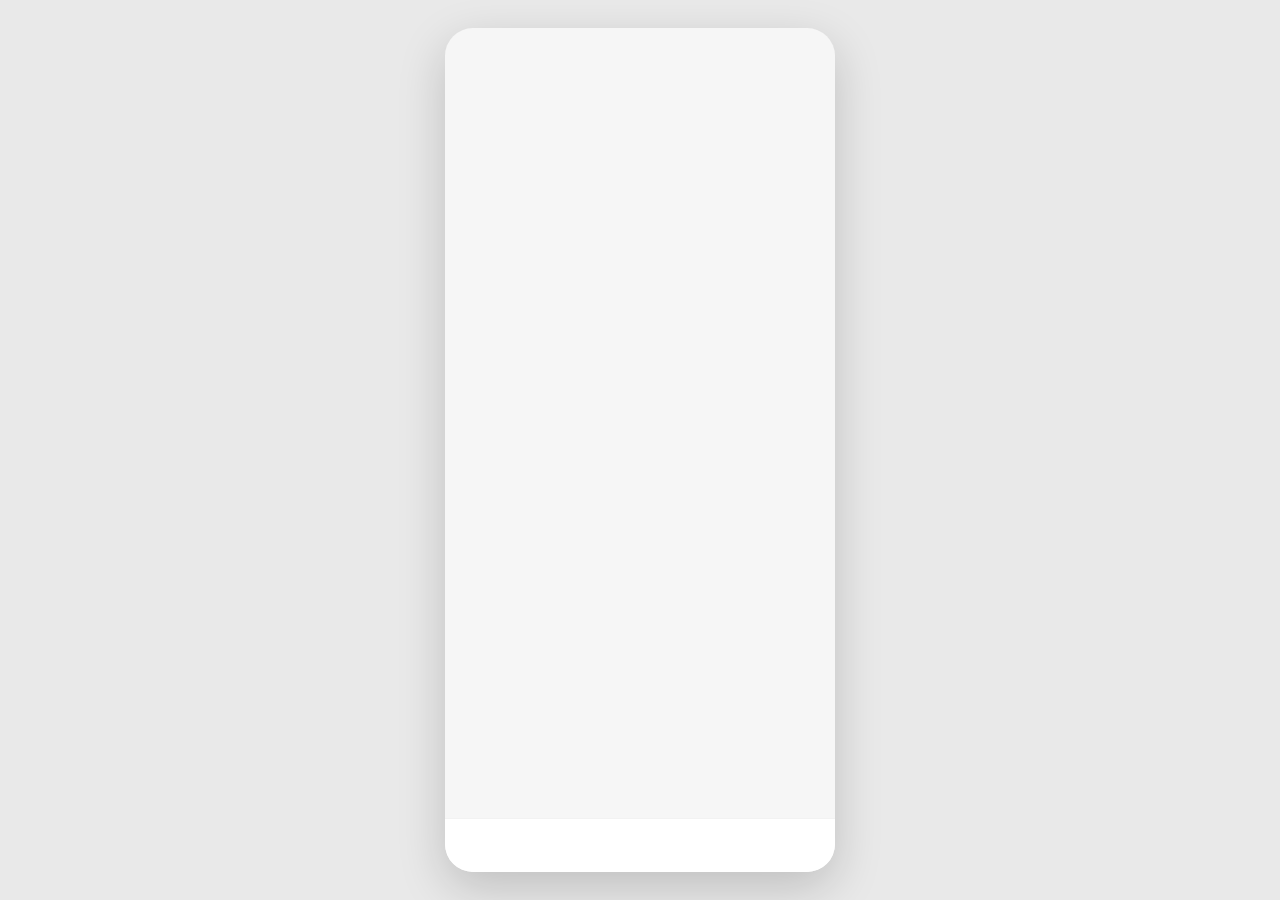
==== miniprogram/preview/index.html @ c75d9957 "新增手之劤产品微信小程序 按商城首页还原黑色顶栏、搜索、品牌轮播和双列商品，并补上分类、搜索、下单和本地订单。  Co-authored-by: JackWangbl <JackWangbl@user" ====
<!DOCTYPE html>
<html lang="zh-CN">
<head>
  <meta charset="UTF-8" />
  <meta name="viewport" content="width=device-width, initial-scale=1, viewport-fit=cover" />
  <title>手之劤产品</title>
  <style>
    * { box-sizing: border-box; }
    html, body { margin: 0; height: 100%; }
    body { background: #e9e9e9; font-family: "PingFang SC", "Noto Sans SC", "Microsoft YaHei", sans-serif; color: #222; }
    button, input, textarea { font-family: inherit; }
    #device { width: 100%; height: 100vh; margin: 0 auto; position: relative; overflow: hidden; background: #f6f6f6; transform: translateZ(0); }
    @media (min-width: 520px) {
      body { display: flex; align-items: center; justify-content: center; }
      #device { width: 390px; height: 844px; border-radius: 28px; box-shadow: 0 16px 48px rgba(0,0,0,.18); }
    }
    #screen { position: absolute; inset: 0; overflow-y: auto; overflow-x: hidden; }
    #screen.with-tab { bottom: 54px; }
    #screen.with-bar { bottom: 64px; }
    .home-header, .sub-header { position: fixed; top: 0; left: 0; right: 0; z-index: 5; }
    .home-header { background: #141414; color: #fff; }
    .status { height: 28px; display: flex; align-items: center; justify-content: space-between; padding: 0 16px; font-size: 12px; font-weight: 600; }
    .nav { height: 44px; display: flex; align-items: center; padding: 0 96px 0 16px; }
    .nav-title { font-size: 16px; font-weight: 600; white-space: nowrap; overflow: hidden; text-overflow: ellipsis; }
    .capsule { position: absolute; right: 10px; top: 34px; width: 84px; height: 30px; border: 1px solid rgba(255,255,255,.35); border-radius: 16px; display: flex; align-items: center; justify-content: space-evenly; color: #fff; font-size: 13px; }
    .capsule i { width: 1px; height: 14px; background: rgba(255,255,255,.35); }
    .search { height: 33px; margin: 6px 16px 10px; border-radius: 17px; background: #fff; display: flex; align-items: center; padding: 0 12px; color: #c0c0c0; font-size: 13px; }
    .search img { width: 16px; height: 16px; margin-right: 6px; }
    .banner-wrap { position: relative; }
    .banner { width: 100%; height: 166px; object-fit: cover; display: block; background: #eee; }
    .dots { position: absolute; left: 0; right: 0; bottom: 11px; display: flex; justify-content: center; gap: 6px; }
    .dot { width: 6px; height: 6px; border-radius: 50%; background: rgba(70,70,70,.45); }
    .dot.on { background: #fff; }
    .grid { display: flex; flex-wrap: wrap; justify-content: space-between; padding: 8px 10px 0; }
    .card { width: calc(50% - 4px); margin-bottom: 8px; background: #fff; border-radius: 9px; overflow: hidden; box-shadow: 0 2px 8px rgba(0,0,0,.04); }
    .card img { width: 100%; aspect-ratio: 1; object-fit: cover; display: block; background: #0c1a30; }
    .card .name { margin: 8px 8px 0; font-size: 12px; white-space: nowrap; overflow: hidden; text-overflow: ellipsis; }
    .meta { display: flex; justify-content: space-between; align-items: baseline; padding: 4px 8px 9px; }
    .price { color: #ff3536; font-weight: 700; }
    .card .price { font-size: 17px; }
    .sold { color: #bdbdbd; font-size: 11px; }
    .end { text-align: center; color: #c8c8c8; font-size: 11px; padding: 4px 0 20px; }
    .fab { position: absolute; right: 8px; z-index: 6; width: 46px; height: 46px; border-radius: 50%; background: #121212; display: flex; align-items: center; justify-content: center; box-shadow: 0 4px 10px rgba(0,0,0,.2); }
    .fab[hidden], .tabbar[hidden] { display: none !important; }
    .fab img { width: 24px; height: 24px; }
    .fab-phone { bottom: 168px; }
    .fab-service { bottom: 112px; }
    .tabbar { position: absolute; left: 0; right: 0; bottom: 0; height: 54px; background: #fff; display: flex; border-top: 1px solid #f2f2f2; z-index: 7; }
    .tab { flex: 1; border: 0; background: transparent; color: #c4c4c4; font-size: 10px; display: flex; flex-direction: column; align-items: center; justify-content: center; gap: 2px; }
    .tab img { width: 22px; height: 22px; }
    .tab.on { color: #4a9eed; }
    .sub-header { height: 48px; background: #fff; display: flex; align-items: center; padding: 0 12px; border-bottom: 1px solid #f2f2f2; }
    .sub-header.dark { background: #141414; color: #fff; border: 0; }
    .back { border: 0; background: transparent; font-size: 20px; width: 32px; color: inherit; }
    .sub-title { flex: 1; text-align: center; font-size: 16px; font-weight: 600; margin-right: 32px; }
    .pad-sub { padding-top: 48px; }
    .chips { display: flex; gap: 8px; overflow-x: auto; padding: 10px 12px 4px; }
    .chip { flex: none; border: 0; background: #fff; color: #666; border-radius: 14px; padding: 6px 14px; font-size: 13px; }
    .chip.on { background: #4a9eed; color: #fff; }
    .page-search { margin: 8px 12px; height: 34px; border-radius: 17px; background: #fff; display: flex; align-items: center; padding: 0 12px; color: #c0c0c0; font-size: 13px; }
    .page-search img { width: 16px; height: 16px; margin-right: 6px; }
    .search-row { display: flex; align-items: center; padding: 10px 12px; background: #fff; }
    .search-row .field { flex: 1; height: 34px; border-radius: 17px; background: #f4f4f4; display: flex; align-items: center; padding: 0 10px; }
    .search-row input { flex: 1; border: 0; background: transparent; outline: none; font-size: 13px; }
    .go { margin-left: 10px; border: 0; background: transparent; color: #4a9eed; font-size: 14px; }
    .history { padding: 12px; }
    .history-head { display: flex; justify-content: space-between; color: #666; font-size: 13px; }
    .words { display: flex; flex-wrap: wrap; gap: 8px; margin-top: 10px; }
    .word { border: 0; background: #fff; border-radius: 12px; padding: 5px 10px; font-size: 12px; }
    .empty { padding: 64px 20px; text-align: center; color: #b0b0b0; }
    .empty b { display: block; color: #888; font-weight: 500; margin-bottom: 6px; }
    .hero { width: 100%; height: 390px; object-fit: cover; display: block; background: #0c1a30; }
    .panel { margin: 10px; background: #fff; border-radius: 10px; overflow: hidden; }
    .info, .block { padding: 12px; }
    .price-row, .between { display: flex; justify-content: space-between; align-items: center; }
    .info .price { font-size: 24px; }
    .pname { margin-top: 6px; font-size: 16px; font-weight: 600; }
    .sub { margin-top: 4px; color: #888; font-size: 12px; }
    .tags { display: flex; flex-wrap: wrap; gap: 6px; margin-top: 8px; }
    .tag { background: #f6f7f9; color: #666; border-radius: 4px; padding: 3px 8px; font-size: 11px; }
    .section { padding: 12px 12px 4px; font-weight: 600; }
    .spec { display: flex; padding: 8px 12px; border-top: 1px solid #f3f3f3; font-size: 13px; }
    .spec span { width: 90px; color: #999; }
    .copy { padding: 4px 12px 12px; color: #555; font-size: 13px; line-height: 1.6; }
    .stepper { display: flex; align-items: center; }
    .step { width: 28px; height: 28px; border: 0; border-radius: 4px; background: #f3f3f3; }
    .qty { min-width: 32px; text-align: center; }
    .dock { position: absolute; left: 0; right: 0; bottom: 0; height: 64px; background: #fff; display: flex; align-items: center; padding: 8px 10px; z-index: 6; box-shadow: 0 -2px 8px rgba(0,0,0,.04); }
    .mini { width: 48px; border: 0; background: transparent; color: #666; font-size: 10px; display: flex; flex-direction: column; align-items: center; }
    .mini img { width: 20px; height: 20px; }
    .buy, .submit, .save { border: 0; background: #ff3536; color: #fff; border-radius: 20px; height: 40px; font-size: 15px; font-weight: 600; }
    .buy { flex: 1; margin-left: 6px; }
    .goods { display: flex; padding: 10px; }
    .thumb { width: 80px; height: 80px; border-radius: 6px; object-fit: cover; background: #0c1a30; }
    .gmeta { flex: 1; margin-left: 10px; }
    .gmeta .name { font-size: 14px; }
    .model { color: #999; font-size: 12px; margin-top: 4px; }
    .field { display: flex; align-items: center; min-height: 48px; padding: 0 12px; border-bottom: 1px solid #f3f3f3; }
    .field label { width: 70px; color: #666; flex: none; }
    .field input, .field textarea { flex: 1; border: 0; outline: none; font-size: 14px; padding: 8px 0; resize: none; }
    .tabs { display: flex; background: #fff; position: sticky; top: 0; }
    .tabs button { flex: 1; border: 0; background: transparent; padding: 12px 0; color: #888; }
    .tabs button.on { color: #4a9eed; font-weight: 600; }
    .order { padding: 10px; }
    .oh { display: flex; justify-content: space-between; font-size: 12px; color: #999; }
    .st-pending_ship { color: #ff8a00; }
    .st-pending_receive { color: #4a9eed; }
    .st-done, .st-cancelled { color: #b0b0b0; }
    .actions { display: flex; gap: 6px; }
    .btn { border-radius: 14px; padding: 4px 10px; font-size: 12px; background: #fff; }
    .btn.ghost { border: 1px solid #ddd; color: #666; }
    .btn.solid { border: 0; background: #ff3536; color: #fff; }
    .profile { display: flex; align-items: center; gap: 12px; padding: 18px 16px 28px; background: #141414; color: #fff; }
    .avatar { width: 54px; height: 54px; border-radius: 50%; background: #4a9eed; display: flex; align-items: center; justify-content: center; font-size: 20px; font-weight: 700; }
    .profile small { color: rgba(255,255,255,.7); }
    .shortcuts { display: flex; margin-top: -12px; padding: 12px 0; }
    .shortcuts button { flex: 1; border: 0; background: transparent; }
    .shortcuts b { display: block; font-size: 18px; }
    .shortcuts span { color: #888; font-size: 11px; }
    .cell { width: 100%; border: 0; background: #fff; display: flex; justify-content: space-between; padding: 15px 12px; border-bottom: 1px solid #f4f4f4; font-size: 14px; }
    .cell em { color: #b0b0b0; font-style: normal; font-size: 12px; }
    .toast { position: absolute; left: 50%; top: 46%; transform: translate(-50%, -50%); background: rgba(0,0,0,.78); color: #fff; padding: 10px 16px; border-radius: 8px; font-size: 14px; z-index: 9; }
    .sheet { position: absolute; left: 0; right: 0; bottom: 0; background: #fff; z-index: 8; border-radius: 12px 12px 0 0; padding: 8px 0 12px; }
    .sheet button { display: block; width: 100%; border: 0; background: #fff; padding: 14px; font-size: 15px; border-bottom: 1px solid #f3f3f3; }
    .mask { position: absolute; inset: 0; background: rgba(0,0,0,.35); z-index: 8; }
    .dialog { position: absolute; left: 36px; right: 36px; top: 32%; background: #fff; border-radius: 12px; z-index: 9; padding: 18px 16px 12px; }
    .dialog h3 { margin: 0 0 8px; font-size: 16px; text-align: center; }
    .dialog p { margin: 0; color: #555; font-size: 14px; line-height: 1.6; white-space: pre-wrap; }
    .dialog .ops { display: flex; margin-top: 12px; }
    .dialog .ops button { flex: 1; border: 0; background: transparent; padding: 8px; color: #4a9eed; }
  </style>
</head>
<body>
  <div id="device">
    <div id="screen"></div>
    <button class="fab fab-phone" id="fab-phone" hidden type="button"><img src="/assets/icons/phone.png" alt="" /></button>
    <button class="fab fab-service" id="fab-service" hidden type="button"><img src="/assets/icons/service.png" alt="" /></button>
    <nav class="tabbar" id="tabbar"></nav>
    <div id="overlay"></div>
  </div>
  <script src="/data/catalog.js"></script>
  <script>
    const K = window.KANO;
    const ORDER_KEY = "kano_preview_orders";
    const ADDRESS_KEY = "kano_preview_address";
    const HISTORY_KEY = "kano_preview_history";
    const STATUS = { pending_ship: "待发货", pending_receive: "待收货", done: "已完成", cancelled: "已取消" };
    const state = { banner: 0, category: "all", keyword: "", qty: 1, orderFilter: "all", form: loadAddress() };
    let toastTimer = null;
    let bannerTimer = null;

    function loadJson(key, fallback) {
      try { return JSON.parse(localStorage.getItem(key)) || fallback; } catch (err) { return fallback; }
    }
    function loadAddress() {
      return Object.assign({ contact: "", phone: "", address: "", remark: "" }, loadJson(ADDRESS_KEY, {}));
    }
    function orders() { return loadJson(ORDER_KEY, []); }
    function saveOrders(list) { localStorage.setItem(ORDER_KEY, JSON.stringify(list)); }
    function history() { return loadJson(HISTORY_KEY, []); }
    function money(n) { return "¥" + n; }
    function formatTime(ts) {
      const date = new Date(ts);
      const p = (n) => String(n).padStart(2, "0");
      return date.getFullYear() + "-" + p(date.getMonth() + 1) + "-" + p(date.getDate()) + " " + p(date.getHours()) + ":" + p(date.getMinutes());
    }
    function esc(value) {
      return String(value == null ? "" : value).replace(/[&<>"']/g, (ch) => ({ "&": "&amp;", "<": "&lt;", ">": "&gt;", '"': "&quot;", "'": "&#39;" }[ch]));
    }
    function parseRoute() {
      const hash = location.hash.replace(/^#/, "") || "/";
      const [path, query] = hash.split("?");
      const parts = path.split("/").filter(Boolean);
      const params = new URLSearchParams(query || "");
      return { name: parts[0] || "home", id: parts[1] || "", qty: Number(params.get("qty")) || 1 };
    }
    function go(path) { location.hash = path; }
    function toast(text) {
      const overlay = document.getElementById("overlay");
      overlay.innerHTML = '<div class="toast">' + esc(text) + "</div>";
      clearTimeout(toastTimer);
      toastTimer = setTimeout(() => { if (overlay.querySelector(".toast")) overlay.innerHTML = ""; }, 1400);
    }
    function cards(list) {
      if (!list.length) return "";
      return '<div class="grid">' + list.map((item) => (
        '<button class="card" data-go="/detail/' + item.id + '" type="button">' +
          '<img src="' + item.image + '" alt="" />' +
          '<div class="name">' + esc(item.name) + "</div>" +
          '<div class="meta"><span class="price">' + money(item.price) + '</span><span class="sold">已售' + item.sold + "</span></div>" +
        "</button>"
      )).join("") + "</div>";
    }
    function homeHeader() {
      return '<header class="home-header">' +
        '<div class="status"><span>9:41</span><span>5G</span></div>' +
        '<div class="nav"><div class="nav-title">' + esc(K.store.navTitle) + "</div></div>" +
        '<div class="capsule"><span>···</span><i></i><span>－</span><i></i><span>○</span></div>' +
        '<button class="search" data-go="/search" type="button"><img src="/assets/icons/search.png" alt="" /><span>' + esc(K.store.searchPlaceholder) + "</span></button>" +
      "</header>";
    }
    function subHeader(title, dark) {
      return '<header class="sub-header' + (dark ? " dark" : "") + '"><button class="back" data-back type="button">‹</button><div class="sub-title">' + esc(title) + "</div></header>";
    }
    function renderHome() {
      const banner = K.banners[state.banner];
      return homeHeader() +
        '<div style="height:121px"></div>' +
        '<div class="banner-wrap"><img class="banner" src="' + banner.image + '" alt="" />' +
          '<div class="dots">' + K.banners.map((item, index) => '<i class="dot' + (index === state.banner ? " on" : "") + '"></i>').join("") + "</div></div>" +
        cards(K.products) + '<div class="end">已经到底了</div>';
    }
    function renderCategory() {
      const list = K.filterProducts({ category: state.category });
      return '<header class="sub-header"><div class="sub-title" style="margin:0">分类</div></header><div class="pad-sub">' +
        '<button class="page-search" data-go="/search" type="button"><img src="/assets/icons/search.png" alt="" />' + esc(K.store.searchPlaceholder) + "</button>" +
        '<div class="chips">' + K.categories.map((item) => '<button class="chip' + (item.id === state.category ? " on" : "") + '" data-cat="' + item.id + '" type="button">' + item.name + "</button>").join("") + "</div>" +
        (list.length ? cards(list) : '<div class="empty"><b>这个分类还没有商品</b></div>') +
      "</div>";
    }
    function renderSearch() {
      const keyword = state.keyword.trim();
      const list = keyword ? K.filterProducts({ keyword }) : [];
      const words = history();
      return subHeader("搜索") + '<div class="pad-sub">' +
        '<form class="search-row" data-search-form>' +
          '<div class="field"><img src="/assets/icons/search.png" width="16" height="16" alt="" /><input id="keyword" name="keyword" value="' + esc(state.keyword) + '" placeholder="' + esc(K.store.searchPlaceholder) + '" /></div>' +
          '<button class="go" type="submit">搜索</button></form>' +
        (!keyword && words.length ? '<div class="history"><div class="history-head"><span>最近搜索</span><button class="go" data-clear-history type="button">清空</button></div><div class="words">' + words.map((word) => '<button class="word" data-word="' + esc(word) + '" type="button">' + esc(word) + "</button>").join("") + "</div></div>" : "") +
        (list.length ? cards(list) : (keyword ? '<div class="empty"><b>没有找到相关商品</b>试试「扳手」「角磨」或型号 SZR</div>' : "")) +
      "</div>";
    }
    function renderDetail() {
      const route = parseRoute();
      const product = K.getProduct(route.id);
      if (!product) return subHeader("商品详情") + '<div class="empty"><b>没有找到这件商品</b></div>';
      state.qty = state.qty || 1;
      return subHeader(product.model) +
        '<img class="hero" src="' + product.image + '" alt="" />' +
        '<div class="panel info"><div class="price-row"><span class="price">' + money(product.price) + '</span><span class="sold">已售' + product.sold + "</span></div>" +
          '<div class="pname">' + esc(product.name) + '</div><div class="sub">' + esc(product.subtitle) + "</div>" +
          '<div class="tags">' + product.highlights.map((item) => '<span class="tag">' + esc(item) + "</span>").join("") + "</div></div>" +
        '<div class="panel"><div class="section">商品参数</div>' + product.specs.map((row) => '<div class="spec"><span>' + esc(row[0]) + "</span>" + esc(row[1]) + "</div>").join("") + "</div>" +
        '<div class="panel"><div class="section">商品说明</div><div class="copy">' + esc(product.detail) + "</div></div>" +
        '<div class="panel between" style="padding:12px"><span>数量</span><div class="stepper"><button class="step" data-qty="-1" type="button">－</button><span class="qty">' + state.qty + '</span><button class="step" data-qty="1" type="button">＋</button></div></div>' +
        '<div style="height:96px"></div>' +
        '<div class="dock"><button class="mini" data-service type="button"><img src="/assets/icons/service-dark.png" alt="" />客服</button>' +
          '<button class="mini" data-go="/home" type="button"><img src="/assets/tab/home.png" alt="" />首页</button>' +
          '<button class="buy" data-go="/checkout/' + product.id + "?qty=" + state.qty + '" type="button">立即购买</button></div>';
    }
    function renderCheckout() {
      const route = parseRoute();
      const product = K.getProduct(route.id);
      if (!product) return subHeader("确认订单") + '<div class="empty"><b>商品已失效</b></div>';
      if (!state.checkoutReady) { state.qty = route.qty; state.checkoutReady = true; }
      const form = state.form;
      return subHeader("确认订单") + '<div class="pad-sub"><div class="panel goods"><img class="thumb" src="' + product.image + '" alt="" /><div class="gmeta"><div class="name">' + esc(product.name) + '</div><div class="model">' + product.model + '</div><div class="price">' + money(product.price) + "</div></div></div>" +
        '<div class="panel between" style="padding:12px"><span>数量</span><div class="stepper"><button class="step" data-qty="-1" type="button">－</button><span class="qty">' + state.qty + '</span><button class="step" data-qty="1" type="button">＋</button></div></div>' +
        '<form class="panel" id="order-form">' +
          field("收货人", "contact", form.contact, "姓名") +
          field("手机号", "phone", form.phone, "11位手机号") +
          '<div class="field"><label>地址</label><textarea name="address" placeholder="省市区和详细地址">' + esc(form.address) + "</textarea></div>" +
          field("备注", "remark", form.remark, "选填") +
        "</form></div>" +
        '<div class="dock"><div>合计 <b class="price">' + money(product.price * state.qty) + '</b></div><button class="submit" id="submit-order" type="button">提交订单</button></div>';
    }
    function field(label, name, value, placeholder) {
      return '<div class="field"><label>' + label + '</label><input name="' + name + '" value="' + esc(value) + '" placeholder="' + placeholder + '" /></div>';
    }
    function renderOrders() {
      const list = orders().filter((item) => state.orderFilter === "all" || item.status === state.orderFilter);
      const tabs = [["all", "全部"], ["pending_ship", "待发货"], ["pending_receive", "待收货"], ["done", "已完成"]];
      return '<div class="tabs">' + tabs.map((tab) => '<button class="' + (state.orderFilter === tab[0] ? "on" : "") + '" data-filter="' + tab[0] + '" type="button">' + tab[1] + "</button>").join("") + "</div>" +
        (list.length ? list.map((item) => (
          '<div class="panel order"><div class="oh"><span>' + item.id + '</span><span class="st-' + item.status + '">' + STATUS[item.status] + "</span></div>" +
          '<button class="goods" data-go="/detail/' + item.productId + '" type="button" style="width:100%;border:0;background:#fff;text-align:left"><img class="thumb" src="' + item.image + '" alt="" /><div class="gmeta"><div class="name">' + esc(item.name) + '</div><div class="model">' + item.model + " × " + item.qty + '</div><div class="price">' + money(item.amount) + "</div></div></button>" +
          '<div class="oh"><span>' + formatTime(item.createdAt) + '</span><span class="actions">' +
            (item.status === "pending_ship" ? '<button class="btn ghost" data-cancel="' + item.id + '" type="button">取消订单</button><button class="btn solid" data-ship="' + item.id + '" type="button">模拟发货</button>' : "") +
            (item.status === "pending_receive" ? '<button class="btn solid" data-receive="' + item.id + '" type="button">确认收货</button>' : "") +
          "</span></div></div>"
        )).join("") : '<div class="empty"><b>还没有订单</b>在首页挑选工具后即可下单</div>');
    }
    function renderMine() {
      const tally = { pending_ship: 0, pending_receive: 0, done: 0, all: orders().length };
      orders().forEach((item) => { if (tally[item.status] !== undefined) tally[item.status] += 1; });
      const shortcuts = [["pending_ship", "待发货"], ["pending_receive", "待收货"], ["done", "已完成"], ["all", "全部订单"]];
      return '<div class="profile"><div class="avatar">劤</div><div><b>手之劤用户</b><br /><small>精工制造 · 品质卓越</small></div></div>' +
        '<div class="panel shortcuts">' + shortcuts.map((item) => '<button data-orders="' + item[0] + '" type="button"><b>' + (tally[item[0]] || 0) + "</b><span>" + item[1] + "</span></button>").join("") + "</div>" +
        '<div class="panel"><button class="cell" data-go="/address" type="button"><span>收货地址</span><em>></em></button>' +
          '<button class="cell" data-service type="button"><span>联系客服</span><em>' + K.store.phoneDisplay + "</em></button>" +
          '<button class="cell" data-about type="button"><span>关于手之劤</span><em>' + K.store.hours + "</em></button></div>";
    }
    function renderAddress() {
      const form = state.form;
      return subHeader("收货地址") + '<div class="pad-sub"><form class="panel" id="address-form">' +
        field("收货人", "contact", form.contact, "姓名") +
        field("手机号", "phone", form.phone, "11位手机号") +
        '<div class="field"><label>地址</label><textarea name="address" placeholder="省市区和详细地址">' + esc(form.address) + "</textarea></div></form>" +
        '<button class="save" id="save-address" type="button" style="margin:20px 12px;width:calc(100% - 24px)">保存</button></div>';
    }
    function render() {
      const route = parseRoute();
      if (route.name !== "checkout") state.checkoutReady = false;
      if (route.name !== "detail" && route.name !== "checkout") state.qty = 1;
      const tabs = [["home", "首页", "home"], ["category", "分类", "category"], ["order", "订单", "order"], ["mine", "我的", "mine"]];
      const tabbed = ["home", "category", "order", "mine"].includes(route.name);
      const views = { home: renderHome, category: renderCategory, search: renderSearch, detail: renderDetail, checkout: renderCheckout, order: renderOrders, mine: renderMine, address: renderAddress };
      const screen = document.getElementById("screen");
      screen.innerHTML = (views[route.name] || renderHome)();
      screen.className = tabbed ? "with-tab" : (route.name === "detail" || route.name === "checkout" ? "with-bar" : "");
      screen.scrollTop = route.name === "home" ? screen.scrollTop : 0;
      document.getElementById("tabbar").hidden = !tabbed;
      document.getElementById("tabbar").innerHTML = tabs.map((tab) => {
        const on = route.name === tab[0];
        return '<button class="tab' + (on ? " on" : "") + '" data-go="/' + tab[0] + '" type="button"><img src="/assets/tab/' + tab[2] + (on ? "-active" : "") + '.png" alt="" />' + tab[1] + "</button>";
      }).join("");
      const showFab = route.name === "home";
      document.getElementById("fab-phone").hidden = !showFab;
      document.getElementById("fab-service").hidden = !showFab;
      const input = document.getElementById("keyword");
      if (input) { input.focus(); input.setSelectionRange(input.value.length, input.value.length); }
      clearInterval(bannerTimer);
      if (route.name === "home") {
        bannerTimer = setInterval(() => {
          state.banner = (state.banner + 1) % K.banners.length;
          const img = document.querySelector(".banner");
          if (!img) return;
          img.src = K.banners[state.banner].image;
          document.querySelectorAll(".dot").forEach((dot, index) => dot.classList.toggle("on", index === state.banner));
        }, 4000);
      }
    }
    function readForm(id) {
      const form = document.getElementById(id);
      if (!form) return {};
      const data = {};
      new FormData(form).forEach((value, key) => { data[key] = String(value).trim(); });
      return data;
    }
    function validPhone(phone) { return /^1\d{10}$/.test(phone); }
    function ask(title, content, onYes) {
      document.getElementById("overlay").innerHTML =
        '<div class="mask" data-close></div><div class="dialog"><h3>' + esc(title) + "</h3><p>" + esc(content) + '</p><div class="ops"><button data-close type="button">取消</button><button id="yes" type="button">确定</button></div></div>';
      document.getElementById("yes").onclick = () => { document.getElementById("overlay").innerHTML = ""; onYes(); };
    }
    document.getElementById("device").addEventListener("click", (event) => {
      const target = event.target.closest("[data-go],[data-back],[data-cat],[data-word],[data-clear-history],[data-qty],[data-service],[data-filter],[data-cancel],[data-ship],[data-receive],[data-orders],[data-about],[data-close]");
      if (event.target.id === "submit-order") {
        const route = parseRoute();
        const product = K.getProduct(route.id);
        const data = readForm("order-form");
        if (!data.contact) return toast("请填写收货人");
        if (!validPhone(data.phone || "")) return toast("请填写11位手机号");
        if ((data.address || "").length < 5) return toast("请填写详细地址");
        localStorage.setItem(ADDRESS_KEY, JSON.stringify({ contact: data.contact, phone: data.phone, address: data.address }));
        state.form = Object.assign({ remark: "" }, data);
        const list = orders();
        list.unshift({ id: "SZ" + Date.now(), status: "pending_ship", createdAt: Date.now(), productId: product.id, name: product.name, image: product.image, model: product.model, price: product.price, qty: state.qty, amount: product.price * state.qty, contact: data.contact, phone: data.phone, address: data.address, remark: data.remark || "" });
        saveOrders(list);
        toast("下单成功");
        setTimeout(() => go("/order"), 400);
        return;
      }
      if (event.target.id === "save-address") {
        const data = readForm("address-form");
        if (!data.contact || !validPhone(data.phone || "") || (data.address || "").length < 5) return toast("请完整填写收货信息");
        localStorage.setItem(ADDRESS_KEY, JSON.stringify(data));
        state.form = Object.assign(state.form, data);
        toast("已保存");
        setTimeout(() => history.back(), 300);
        return;
      }
      if (!target) return;
      if (target.dataset.go) {
        if (target.dataset.go === "/home") go("/");
        else go(target.dataset.go);
      } else if (target.dataset.back !== undefined) {
        history.back();
      } else if (target.dataset.cat) {
        state.category = target.dataset.cat;
        render();
      } else if (target.dataset.word) {
        state.keyword = target.dataset.word;
        render();
      } else if (target.dataset.clearHistory !== undefined) {
        localStorage.setItem(HISTORY_KEY, "[]");
        render();
      } else if (target.dataset.qty) {
        state.qty = Math.min(99, Math.max(1, state.qty + Number(target.dataset.qty)));
        render();
      } else if (target.dataset.service !== undefined) {
        document.getElementById("overlay").innerHTML = '<div class="mask" data-close></div><div class="sheet"><button data-call type="button">拨打客服 ' + K.store.phoneDisplay + '</button><button data-copy type="button">复制客服微信</button><button data-close type="button">取消</button></div>';
      } else if (target.dataset.filter) {
        state.orderFilter = target.dataset.filter;
        render();
      } else if (target.dataset.cancel) {
        const id = target.dataset.cancel;
        ask("取消订单", "确定取消这张订单吗？", () => { saveOrders(orders().map((item) => item.id === id ? Object.assign({}, item, { status: "cancelled" }) : item)); render(); });
      } else if (target.dataset.ship) {
        const id = target.dataset.ship;
        saveOrders(orders().map((item) => item.id === id ? Object.assign({}, item, { status: "pending_receive" }) : item));
        toast("已标记发货");
        render();
      } else if (target.dataset.receive) {
        const id = target.dataset.receive;
        ask("确认收货", "确认已经收到商品吗？", () => { saveOrders(orders().map((item) => item.id === id ? Object.assign({}, item, { status: "done" }) : item)); render(); });
      } else if (target.dataset.orders) {
        state.orderFilter = target.dataset.orders;
        go("/order");
      } else if (target.dataset.about !== undefined) {
        ask("关于手之劤", K.store.name + " KANO\n精工制造，品质卓越。\n108V 无刷锂电工具。\n客服 " + K.store.phoneDisplay + "\n" + K.store.hours, () => {});
      } else if (target.dataset.call !== undefined) {
        document.getElementById("overlay").innerHTML = "";
        toast("拨打 " + K.store.phoneDisplay);
      } else if (target.dataset.copy !== undefined) {
        document.getElementById("overlay").innerHTML = "";
        toast("已复制 " + K.store.wechat);
      } else if (target.dataset.close !== undefined) {
        document.getElementById("overlay").innerHTML = "";
      }
    });
    document.getElementById("device").addEventListener("submit", (event) => {
      const form = event.target.closest("[data-search-form]");
      if (!form) return;
      event.preventDefault();
      state.keyword = form.keyword.value.trim();
      if (state.keyword) {
        const next = [state.keyword].concat(history().filter((item) => item !== state.keyword)).slice(0, 8);
        localStorage.setItem(HISTORY_KEY, JSON.stringify(next));
      }
      render();
    });
    document.getElementById("device").addEventListener("input", (event) => {
      if (event.target.id !== "keyword") return;
      state.keyword = event.target.value;
      const historyBox = document.querySelector(".history");
      if (historyBox) historyBox.hidden = state.keyword.trim().length > 0;
      const list = document.querySelector(".grid");
      const empty = document.querySelector(".empty");
      if (list) list.remove();
      if (empty) empty.remove();
      const keyword = state.keyword.trim();
      const html = keyword ? (cards(K.filterProducts({ keyword })) || '<div class="empty"><b>没有找到相关商品</b>试试「扳手」「角磨」或型号 SZR</div>') : "";
      document.getElementById("screen").insertAdjacentHTML("beforeend", html);
    });
    document.getElementById("fab-phone").addEventListener("click", () => toast("拨打 " + K.store.phoneDisplay));
    document.getElementById("fab-service").addEventListener("click", () => {
      document.getElementById("overlay").innerHTML = '<div class="mask" data-close></div><div class="sheet"><button data-copy type="button">复制客服微信 ' + K.store.wechat + '</button><button data-call type="button">拨打客服 ' + K.store.phoneDisplay + '</button><button data-close type="button">取消</button></div>';
    });
    window.addEventListener("hashchange", render);
    if (!location.hash) location.hash = "/";
    render();
  </script>
</body>
</html>
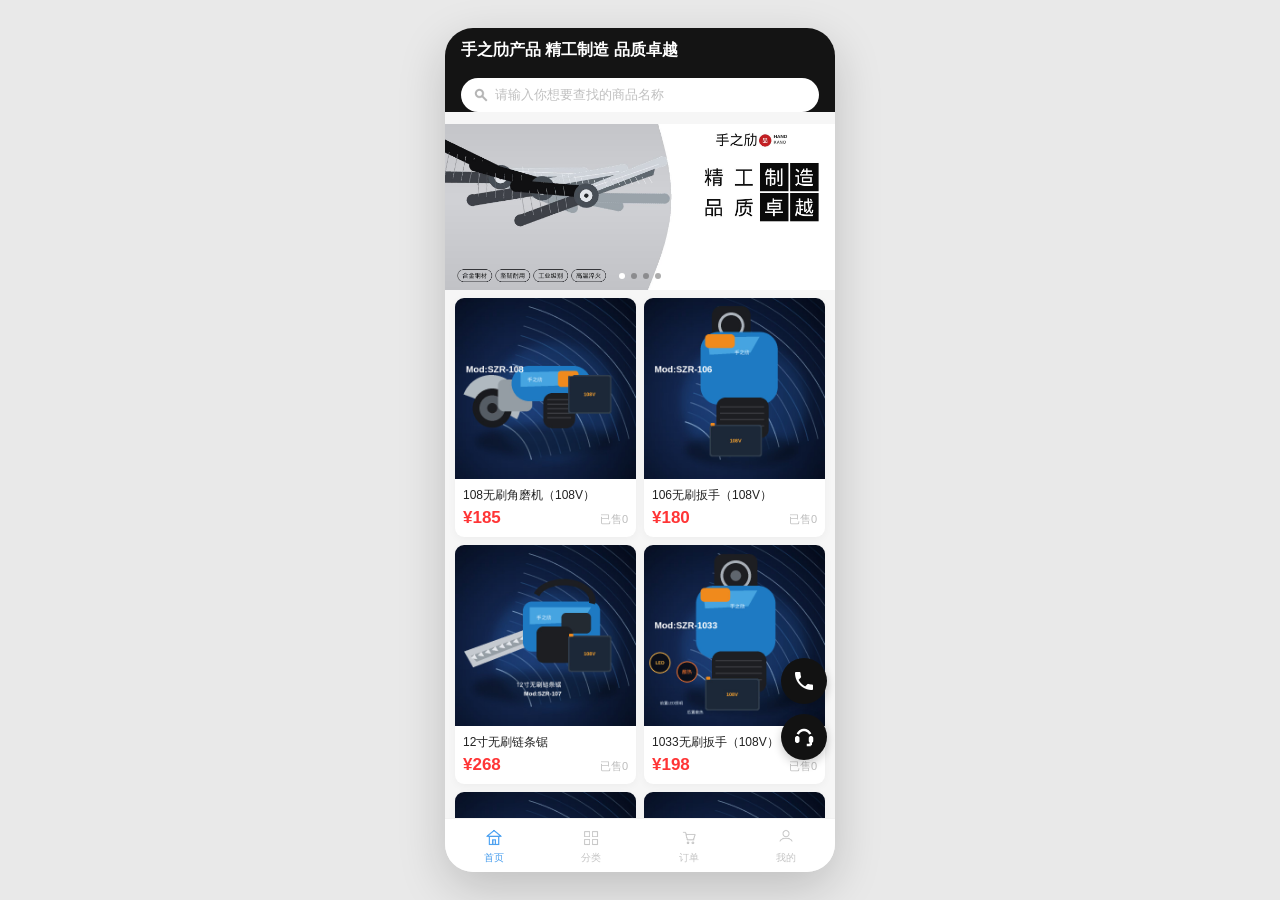
==== commit 5eea5c9f: "把商城主流程改成可独立上线的 H5 首页、分类、搜索、详情、下单、订单和我的都在网页模块里。更新页面时重新上传静态网站即可；小程序填写 h5Url 后只作为外壳打开网页。  Co-authored-b" ====
--- a/miniprogram/preview/index.html
+++ b/miniprogram/preview/index.html
@@ -2,454 +2,11 @@
 <html lang="zh-CN">
 <head>
   <meta charset="UTF-8" />
-  <meta name="viewport" content="width=device-width, initial-scale=1, viewport-fit=cover" />
-  <title>手之劤产品</title>
-  <style>
-    * { box-sizing: border-box; }
-    html, body { margin: 0; height: 100%; }
-    body { background: #e9e9e9; font-family: "PingFang SC", "Noto Sans SC", "Microsoft YaHei", sans-serif; color: #222; }
-    button, input, textarea { font-family: inherit; }
-    #device { width: 100%; height: 100vh; margin: 0 auto; position: relative; overflow: hidden; background: #f6f6f6; transform: translateZ(0); }
-    @media (min-width: 520px) {
-      body { display: flex; align-items: center; justify-content: center; }
-      #device { width: 390px; height: 844px; border-radius: 28px; box-shadow: 0 16px 48px rgba(0,0,0,.18); }
-    }
-    #screen { position: absolute; inset: 0; overflow-y: auto; overflow-x: hidden; }
-    #screen.with-tab { bottom: 54px; }
-    #screen.with-bar { bottom: 64px; }
-    .home-header, .sub-header { position: fixed; top: 0; left: 0; right: 0; z-index: 5; }
-    .home-header { background: #141414; color: #fff; }
-    .status { height: 28px; display: flex; align-items: center; justify-content: space-between; padding: 0 16px; font-size: 12px; font-weight: 600; }
-    .nav { height: 44px; display: flex; align-items: center; padding: 0 96px 0 16px; }
-    .nav-title { font-size: 16px; font-weight: 600; white-space: nowrap; overflow: hidden; text-overflow: ellipsis; }
-    .capsule { position: absolute; right: 10px; top: 34px; width: 84px; height: 30px; border: 1px solid rgba(255,255,255,.35); border-radius: 16px; display: flex; align-items: center; justify-content: space-evenly; color: #fff; font-size: 13px; }
-    .capsule i { width: 1px; height: 14px; background: rgba(255,255,255,.35); }
-    .search { height: 33px; margin: 6px 16px 10px; border-radius: 17px; background: #fff; display: flex; align-items: center; padding: 0 12px; color: #c0c0c0; font-size: 13px; }
-    .search img { width: 16px; height: 16px; margin-right: 6px; }
-    .banner-wrap { position: relative; }
-    .banner { width: 100%; height: 166px; object-fit: cover; display: block; background: #eee; }
-    .dots { position: absolute; left: 0; right: 0; bottom: 11px; display: flex; justify-content: center; gap: 6px; }
-    .dot { width: 6px; height: 6px; border-radius: 50%; background: rgba(70,70,70,.45); }
-    .dot.on { background: #fff; }
-    .grid { display: flex; flex-wrap: wrap; justify-content: space-between; padding: 8px 10px 0; }
-    .card { width: calc(50% - 4px); margin-bottom: 8px; background: #fff; border-radius: 9px; overflow: hidden; box-shadow: 0 2px 8px rgba(0,0,0,.04); }
-    .card img { width: 100%; aspect-ratio: 1; object-fit: cover; display: block; background: #0c1a30; }
-    .card .name { margin: 8px 8px 0; font-size: 12px; white-space: nowrap; overflow: hidden; text-overflow: ellipsis; }
-    .meta { display: flex; justify-content: space-between; align-items: baseline; padding: 4px 8px 9px; }
-    .price { color: #ff3536; font-weight: 700; }
-    .card .price { font-size: 17px; }
-    .sold { color: #bdbdbd; font-size: 11px; }
-    .end { text-align: center; color: #c8c8c8; font-size: 11px; padding: 4px 0 20px; }
-    .fab { position: absolute; right: 8px; z-index: 6; width: 46px; height: 46px; border-radius: 50%; background: #121212; display: flex; align-items: center; justify-content: center; box-shadow: 0 4px 10px rgba(0,0,0,.2); }
-    .fab[hidden], .tabbar[hidden] { display: none !important; }
-    .fab img { width: 24px; height: 24px; }
-    .fab-phone { bottom: 168px; }
-    .fab-service { bottom: 112px; }
-    .tabbar { position: absolute; left: 0; right: 0; bottom: 0; height: 54px; background: #fff; display: flex; border-top: 1px solid #f2f2f2; z-index: 7; }
-    .tab { flex: 1; border: 0; background: transparent; color: #c4c4c4; font-size: 10px; display: flex; flex-direction: column; align-items: center; justify-content: center; gap: 2px; }
-    .tab img { width: 22px; height: 22px; }
-    .tab.on { color: #4a9eed; }
-    .sub-header { height: 48px; background: #fff; display: flex; align-items: center; padding: 0 12px; border-bottom: 1px solid #f2f2f2; }
-    .sub-header.dark { background: #141414; color: #fff; border: 0; }
-    .back { border: 0; background: transparent; font-size: 20px; width: 32px; color: inherit; }
-    .sub-title { flex: 1; text-align: center; font-size: 16px; font-weight: 600; margin-right: 32px; }
-    .pad-sub { padding-top: 48px; }
-    .chips { display: flex; gap: 8px; overflow-x: auto; padding: 10px 12px 4px; }
-    .chip { flex: none; border: 0; background: #fff; color: #666; border-radius: 14px; padding: 6px 14px; font-size: 13px; }
-    .chip.on { background: #4a9eed; color: #fff; }
-    .page-search { margin: 8px 12px; height: 34px; border-radius: 17px; background: #fff; display: flex; align-items: center; padding: 0 12px; color: #c0c0c0; font-size: 13px; }
-    .page-search img { width: 16px; height: 16px; margin-right: 6px; }
-    .search-row { display: flex; align-items: center; padding: 10px 12px; background: #fff; }
-    .search-row .field { flex: 1; height: 34px; border-radius: 17px; background: #f4f4f4; display: flex; align-items: center; padding: 0 10px; }
-    .search-row input { flex: 1; border: 0; background: transparent; outline: none; font-size: 13px; }
-    .go { margin-left: 10px; border: 0; background: transparent; color: #4a9eed; font-size: 14px; }
-    .history { padding: 12px; }
-    .history-head { display: flex; justify-content: space-between; color: #666; font-size: 13px; }
-    .words { display: flex; flex-wrap: wrap; gap: 8px; margin-top: 10px; }
-    .word { border: 0; background: #fff; border-radius: 12px; padding: 5px 10px; font-size: 12px; }
-    .empty { padding: 64px 20px; text-align: center; color: #b0b0b0; }
-    .empty b { display: block; color: #888; font-weight: 500; margin-bottom: 6px; }
-    .hero { width: 100%; height: 390px; object-fit: cover; display: block; background: #0c1a30; }
-    .panel { margin: 10px; background: #fff; border-radius: 10px; overflow: hidden; }
-    .info, .block { padding: 12px; }
-    .price-row, .between { display: flex; justify-content: space-between; align-items: center; }
-    .info .price { font-size: 24px; }
-    .pname { margin-top: 6px; font-size: 16px; font-weight: 600; }
-    .sub { margin-top: 4px; color: #888; font-size: 12px; }
-    .tags { display: flex; flex-wrap: wrap; gap: 6px; margin-top: 8px; }
-    .tag { background: #f6f7f9; color: #666; border-radius: 4px; padding: 3px 8px; font-size: 11px; }
-    .section { padding: 12px 12px 4px; font-weight: 600; }
-    .spec { display: flex; padding: 8px 12px; border-top: 1px solid #f3f3f3; font-size: 13px; }
-    .spec span { width: 90px; color: #999; }
-    .copy { padding: 4px 12px 12px; color: #555; font-size: 13px; line-height: 1.6; }
-    .stepper { display: flex; align-items: center; }
-    .step { width: 28px; height: 28px; border: 0; border-radius: 4px; background: #f3f3f3; }
-    .qty { min-width: 32px; text-align: center; }
-    .dock { position: absolute; left: 0; right: 0; bottom: 0; height: 64px; background: #fff; display: flex; align-items: center; padding: 8px 10px; z-index: 6; box-shadow: 0 -2px 8px rgba(0,0,0,.04); }
-    .mini { width: 48px; border: 0; background: transparent; color: #666; font-size: 10px; display: flex; flex-direction: column; align-items: center; }
-    .mini img { width: 20px; height: 20px; }
-    .buy, .submit, .save { border: 0; background: #ff3536; color: #fff; border-radius: 20px; height: 40px; font-size: 15px; font-weight: 600; }
-    .buy { flex: 1; margin-left: 6px; }
-    .goods { display: flex; padding: 10px; }
-    .thumb { width: 80px; height: 80px; border-radius: 6px; object-fit: cover; background: #0c1a30; }
-    .gmeta { flex: 1; margin-left: 10px; }
-    .gmeta .name { font-size: 14px; }
-    .model { color: #999; font-size: 12px; margin-top: 4px; }
-    .field { display: flex; align-items: center; min-height: 48px; padding: 0 12px; border-bottom: 1px solid #f3f3f3; }
-    .field label { width: 70px; color: #666; flex: none; }
-    .field input, .field textarea { flex: 1; border: 0; outline: none; font-size: 14px; padding: 8px 0; resize: none; }
-    .tabs { display: flex; background: #fff; position: sticky; top: 0; }
-    .tabs button { flex: 1; border: 0; background: transparent; padding: 12px 0; color: #888; }
-    .tabs button.on { color: #4a9eed; font-weight: 600; }
-    .order { padding: 10px; }
-    .oh { display: flex; justify-content: space-between; font-size: 12px; color: #999; }
-    .st-pending_ship { color: #ff8a00; }
-    .st-pending_receive { color: #4a9eed; }
-    .st-done, .st-cancelled { color: #b0b0b0; }
-    .actions { display: flex; gap: 6px; }
-    .btn { border-radius: 14px; padding: 4px 10px; font-size: 12px; background: #fff; }
-    .btn.ghost { border: 1px solid #ddd; color: #666; }
-    .btn.solid { border: 0; background: #ff3536; color: #fff; }
-    .profile { display: flex; align-items: center; gap: 12px; padding: 18px 16px 28px; background: #141414; color: #fff; }
-    .avatar { width: 54px; height: 54px; border-radius: 50%; background: #4a9eed; display: flex; align-items: center; justify-content: center; font-size: 20px; font-weight: 700; }
-    .profile small { color: rgba(255,255,255,.7); }
-    .shortcuts { display: flex; margin-top: -12px; padding: 12px 0; }
-    .shortcuts button { flex: 1; border: 0; background: transparent; }
-    .shortcuts b { display: block; font-size: 18px; }
-    .shortcuts span { color: #888; font-size: 11px; }
-    .cell { width: 100%; border: 0; background: #fff; display: flex; justify-content: space-between; padding: 15px 12px; border-bottom: 1px solid #f4f4f4; font-size: 14px; }
-    .cell em { color: #b0b0b0; font-style: normal; font-size: 12px; }
-    .toast { position: absolute; left: 50%; top: 46%; transform: translate(-50%, -50%); background: rgba(0,0,0,.78); color: #fff; padding: 10px 16px; border-radius: 8px; font-size: 14px; z-index: 9; }
-    .sheet { position: absolute; left: 0; right: 0; bottom: 0; background: #fff; z-index: 8; border-radius: 12px 12px 0 0; padding: 8px 0 12px; }
-    .sheet button { display: block; width: 100%; border: 0; background: #fff; padding: 14px; font-size: 15px; border-bottom: 1px solid #f3f3f3; }
-    .mask { position: absolute; inset: 0; background: rgba(0,0,0,.35); z-index: 8; }
-    .dialog { position: absolute; left: 36px; right: 36px; top: 32%; background: #fff; border-radius: 12px; z-index: 9; padding: 18px 16px 12px; }
-    .dialog h3 { margin: 0 0 8px; font-size: 16px; text-align: center; }
-    .dialog p { margin: 0; color: #555; font-size: 14px; line-height: 1.6; white-space: pre-wrap; }
-    .dialog .ops { display: flex; margin-top: 12px; }
-    .dialog .ops button { flex: 1; border: 0; background: transparent; padding: 8px; color: #4a9eed; }
-  </style>
+  <meta http-equiv="refresh" content="0; url=../h5/index.html" />
+  <title>手之劤</title>
+  <script>location.replace("../h5/index.html");</script>
 </head>
 <body>
-  <div id="device">
-    <div id="screen"></div>
-    <button class="fab fab-phone" id="fab-phone" hidden type="button"><img src="/assets/icons/phone.png" alt="" /></button>
-    <button class="fab fab-service" id="fab-service" hidden type="button"><img src="/assets/icons/service.png" alt="" /></button>
-    <nav class="tabbar" id="tabbar"></nav>
-    <div id="overlay"></div>
-  </div>
-  <script src="/data/catalog.js"></script>
-  <script>
-    const K = window.KANO;
-    const ORDER_KEY = "kano_preview_orders";
-    const ADDRESS_KEY = "kano_preview_address";
-    const HISTORY_KEY = "kano_preview_history";
-    const STATUS = { pending_ship: "待发货", pending_receive: "待收货", done: "已完成", cancelled: "已取消" };
-    const state = { banner: 0, category: "all", keyword: "", qty: 1, orderFilter: "all", form: loadAddress() };
-    let toastTimer = null;
-    let bannerTimer = null;
-
-    function loadJson(key, fallback) {
-      try { return JSON.parse(localStorage.getItem(key)) || fallback; } catch (err) { return fallback; }
-    }
-    function loadAddress() {
-      return Object.assign({ contact: "", phone: "", address: "", remark: "" }, loadJson(ADDRESS_KEY, {}));
-    }
-    function orders() { return loadJson(ORDER_KEY, []); }
-    function saveOrders(list) { localStorage.setItem(ORDER_KEY, JSON.stringify(list)); }
-    function history() { return loadJson(HISTORY_KEY, []); }
-    function money(n) { return "¥" + n; }
-    function formatTime(ts) {
-      const date = new Date(ts);
-      const p = (n) => String(n).padStart(2, "0");
-      return date.getFullYear() + "-" + p(date.getMonth() + 1) + "-" + p(date.getDate()) + " " + p(date.getHours()) + ":" + p(date.getMinutes());
-    }
-    function esc(value) {
-      return String(value == null ? "" : value).replace(/[&<>"']/g, (ch) => ({ "&": "&amp;", "<": "&lt;", ">": "&gt;", '"': "&quot;", "'": "&#39;" }[ch]));
-    }
-    function parseRoute() {
-      const hash = location.hash.replace(/^#/, "") || "/";
-      const [path, query] = hash.split("?");
-      const parts = path.split("/").filter(Boolean);
-      const params = new URLSearchParams(query || "");
-      return { name: parts[0] || "home", id: parts[1] || "", qty: Number(params.get("qty")) || 1 };
-    }
-    function go(path) { location.hash = path; }
-    function toast(text) {
-      const overlay = document.getElementById("overlay");
-      overlay.innerHTML = '<div class="toast">' + esc(text) + "</div>";
-      clearTimeout(toastTimer);
-      toastTimer = setTimeout(() => { if (overlay.querySelector(".toast")) overlay.innerHTML = ""; }, 1400);
-    }
-    function cards(list) {
-      if (!list.length) return "";
-      return '<div class="grid">' + list.map((item) => (
-        '<button class="card" data-go="/detail/' + item.id + '" type="button">' +
-          '<img src="' + item.image + '" alt="" />' +
-          '<div class="name">' + esc(item.name) + "</div>" +
-          '<div class="meta"><span class="price">' + money(item.price) + '</span><span class="sold">已售' + item.sold + "</span></div>" +
-        "</button>"
-      )).join("") + "</div>";
-    }
-    function homeHeader() {
-      return '<header class="home-header">' +
-        '<div class="status"><span>9:41</span><span>5G</span></div>' +
-        '<div class="nav"><div class="nav-title">' + esc(K.store.navTitle) + "</div></div>" +
-        '<div class="capsule"><span>···</span><i></i><span>－</span><i></i><span>○</span></div>' +
-        '<button class="search" data-go="/search" type="button"><img src="/assets/icons/search.png" alt="" /><span>' + esc(K.store.searchPlaceholder) + "</span></button>" +
-      "</header>";
-    }
-    function subHeader(title, dark) {
-      return '<header class="sub-header' + (dark ? " dark" : "") + '"><button class="back" data-back type="button">‹</button><div class="sub-title">' + esc(title) + "</div></header>";
-    }
-    function renderHome() {
-      const banner = K.banners[state.banner];
-      return homeHeader() +
-        '<div style="height:121px"></div>' +
-        '<div class="banner-wrap"><img class="banner" src="' + banner.image + '" alt="" />' +
-          '<div class="dots">' + K.banners.map((item, index) => '<i class="dot' + (index === state.banner ? " on" : "") + '"></i>').join("") + "</div></div>" +
-        cards(K.products) + '<div class="end">已经到底了</div>';
-    }
-    function renderCategory() {
-      const list = K.filterProducts({ category: state.category });
-      return '<header class="sub-header"><div class="sub-title" style="margin:0">分类</div></header><div class="pad-sub">' +
-        '<button class="page-search" data-go="/search" type="button"><img src="/assets/icons/search.png" alt="" />' + esc(K.store.searchPlaceholder) + "</button>" +
-        '<div class="chips">' + K.categories.map((item) => '<button class="chip' + (item.id === state.category ? " on" : "") + '" data-cat="' + item.id + '" type="button">' + item.name + "</button>").join("") + "</div>" +
-        (list.length ? cards(list) : '<div class="empty"><b>这个分类还没有商品</b></div>') +
-      "</div>";
-    }
-    function renderSearch() {
-      const keyword = state.keyword.trim();
-      const list = keyword ? K.filterProducts({ keyword }) : [];
-      const words = history();
-      return subHeader("搜索") + '<div class="pad-sub">' +
-        '<form class="search-row" data-search-form>' +
-          '<div class="field"><img src="/assets/icons/search.png" width="16" height="16" alt="" /><input id="keyword" name="keyword" value="' + esc(state.keyword) + '" placeholder="' + esc(K.store.searchPlaceholder) + '" /></div>' +
-          '<button class="go" type="submit">搜索</button></form>' +
-        (!keyword && words.length ? '<div class="history"><div class="history-head"><span>最近搜索</span><button class="go" data-clear-history type="button">清空</button></div><div class="words">' + words.map((word) => '<button class="word" data-word="' + esc(word) + '" type="button">' + esc(word) + "</button>").join("") + "</div></div>" : "") +
-        (list.length ? cards(list) : (keyword ? '<div class="empty"><b>没有找到相关商品</b>试试「扳手」「角磨」或型号 SZR</div>' : "")) +
-      "</div>";
-    }
-    function renderDetail() {
-      const route = parseRoute();
-      const product = K.getProduct(route.id);
-      if (!product) return subHeader("商品详情") + '<div class="empty"><b>没有找到这件商品</b></div>';
-      state.qty = state.qty || 1;
-      return subHeader(product.model) +
-        '<img class="hero" src="' + product.image + '" alt="" />' +
-        '<div class="panel info"><div class="price-row"><span class="price">' + money(product.price) + '</span><span class="sold">已售' + product.sold + "</span></div>" +
-          '<div class="pname">' + esc(product.name) + '</div><div class="sub">' + esc(product.subtitle) + "</div>" +
-          '<div class="tags">' + product.highlights.map((item) => '<span class="tag">' + esc(item) + "</span>").join("") + "</div></div>" +
-        '<div class="panel"><div class="section">商品参数</div>' + product.specs.map((row) => '<div class="spec"><span>' + esc(row[0]) + "</span>" + esc(row[1]) + "</div>").join("") + "</div>" +
-        '<div class="panel"><div class="section">商品说明</div><div class="copy">' + esc(product.detail) + "</div></div>" +
-        '<div class="panel between" style="padding:12px"><span>数量</span><div class="stepper"><button class="step" data-qty="-1" type="button">－</button><span class="qty">' + state.qty + '</span><button class="step" data-qty="1" type="button">＋</button></div></div>' +
-        '<div style="height:96px"></div>' +
-        '<div class="dock"><button class="mini" data-service type="button"><img src="/assets/icons/service-dark.png" alt="" />客服</button>' +
-          '<button class="mini" data-go="/home" type="button"><img src="/assets/tab/home.png" alt="" />首页</button>' +
-          '<button class="buy" data-go="/checkout/' + product.id + "?qty=" + state.qty + '" type="button">立即购买</button></div>';
-    }
-    function renderCheckout() {
-      const route = parseRoute();
-      const product = K.getProduct(route.id);
-      if (!product) return subHeader("确认订单") + '<div class="empty"><b>商品已失效</b></div>';
-      if (!state.checkoutReady) { state.qty = route.qty; state.checkoutReady = true; }
-      const form = state.form;
-      return subHeader("确认订单") + '<div class="pad-sub"><div class="panel goods"><img class="thumb" src="' + product.image + '" alt="" /><div class="gmeta"><div class="name">' + esc(product.name) + '</div><div class="model">' + product.model + '</div><div class="price">' + money(product.price) + "</div></div></div>" +
-        '<div class="panel between" style="padding:12px"><span>数量</span><div class="stepper"><button class="step" data-qty="-1" type="button">－</button><span class="qty">' + state.qty + '</span><button class="step" data-qty="1" type="button">＋</button></div></div>' +
-        '<form class="panel" id="order-form">' +
-          field("收货人", "contact", form.contact, "姓名") +
-          field("手机号", "phone", form.phone, "11位手机号") +
-          '<div class="field"><label>地址</label><textarea name="address" placeholder="省市区和详细地址">' + esc(form.address) + "</textarea></div>" +
-          field("备注", "remark", form.remark, "选填") +
-        "</form></div>" +
-        '<div class="dock"><div>合计 <b class="price">' + money(product.price * state.qty) + '</b></div><button class="submit" id="submit-order" type="button">提交订单</button></div>';
-    }
-    function field(label, name, value, placeholder) {
-      return '<div class="field"><label>' + label + '</label><input name="' + name + '" value="' + esc(value) + '" placeholder="' + placeholder + '" /></div>';
-    }
-    function renderOrders() {
-      const list = orders().filter((item) => state.orderFilter === "all" || item.status === state.orderFilter);
-      const tabs = [["all", "全部"], ["pending_ship", "待发货"], ["pending_receive", "待收货"], ["done", "已完成"]];
-      return '<div class="tabs">' + tabs.map((tab) => '<button class="' + (state.orderFilter === tab[0] ? "on" : "") + '" data-filter="' + tab[0] + '" type="button">' + tab[1] + "</button>").join("") + "</div>" +
-        (list.length ? list.map((item) => (
-          '<div class="panel order"><div class="oh"><span>' + item.id + '</span><span class="st-' + item.status + '">' + STATUS[item.status] + "</span></div>" +
-          '<button class="goods" data-go="/detail/' + item.productId + '" type="button" style="width:100%;border:0;background:#fff;text-align:left"><img class="thumb" src="' + item.image + '" alt="" /><div class="gmeta"><div class="name">' + esc(item.name) + '</div><div class="model">' + item.model + " × " + item.qty + '</div><div class="price">' + money(item.amount) + "</div></div></button>" +
-          '<div class="oh"><span>' + formatTime(item.createdAt) + '</span><span class="actions">' +
-            (item.status === "pending_ship" ? '<button class="btn ghost" data-cancel="' + item.id + '" type="button">取消订单</button><button class="btn solid" data-ship="' + item.id + '" type="button">模拟发货</button>' : "") +
-            (item.status === "pending_receive" ? '<button class="btn solid" data-receive="' + item.id + '" type="button">确认收货</button>' : "") +
-          "</span></div></div>"
-        )).join("") : '<div class="empty"><b>还没有订单</b>在首页挑选工具后即可下单</div>');
-    }
-    function renderMine() {
-      const tally = { pending_ship: 0, pending_receive: 0, done: 0, all: orders().length };
-      orders().forEach((item) => { if (tally[item.status] !== undefined) tally[item.status] += 1; });
-      const shortcuts = [["pending_ship", "待发货"], ["pending_receive", "待收货"], ["done", "已完成"], ["all", "全部订单"]];
-      return '<div class="profile"><div class="avatar">劤</div><div><b>手之劤用户</b><br /><small>精工制造 · 品质卓越</small></div></div>' +
-        '<div class="panel shortcuts">' + shortcuts.map((item) => '<button data-orders="' + item[0] + '" type="button"><b>' + (tally[item[0]] || 0) + "</b><span>" + item[1] + "</span></button>").join("") + "</div>" +
-        '<div class="panel"><button class="cell" data-go="/address" type="button"><span>收货地址</span><em>></em></button>' +
-          '<button class="cell" data-service type="button"><span>联系客服</span><em>' + K.store.phoneDisplay + "</em></button>" +
-          '<button class="cell" data-about type="button"><span>关于手之劤</span><em>' + K.store.hours + "</em></button></div>";
-    }
-    function renderAddress() {
-      const form = state.form;
-      return subHeader("收货地址") + '<div class="pad-sub"><form class="panel" id="address-form">' +
-        field("收货人", "contact", form.contact, "姓名") +
-        field("手机号", "phone", form.phone, "11位手机号") +
-        '<div class="field"><label>地址</label><textarea name="address" placeholder="省市区和详细地址">' + esc(form.address) + "</textarea></div></form>" +
-        '<button class="save" id="save-address" type="button" style="margin:20px 12px;width:calc(100% - 24px)">保存</button></div>';
-    }
-    function render() {
-      const route = parseRoute();
-      if (route.name !== "checkout") state.checkoutReady = false;
-      if (route.name !== "detail" && route.name !== "checkout") state.qty = 1;
-      const tabs = [["home", "首页", "home"], ["category", "分类", "category"], ["order", "订单", "order"], ["mine", "我的", "mine"]];
-      const tabbed = ["home", "category", "order", "mine"].includes(route.name);
-      const views = { home: renderHome, category: renderCategory, search: renderSearch, detail: renderDetail, checkout: renderCheckout, order: renderOrders, mine: renderMine, address: renderAddress };
-      const screen = document.getElementById("screen");
-      screen.innerHTML = (views[route.name] || renderHome)();
-      screen.className = tabbed ? "with-tab" : (route.name === "detail" || route.name === "checkout" ? "with-bar" : "");
-      screen.scrollTop = route.name === "home" ? screen.scrollTop : 0;
-      document.getElementById("tabbar").hidden = !tabbed;
-      document.getElementById("tabbar").innerHTML = tabs.map((tab) => {
-        const on = route.name === tab[0];
-        return '<button class="tab' + (on ? " on" : "") + '" data-go="/' + tab[0] + '" type="button"><img src="/assets/tab/' + tab[2] + (on ? "-active" : "") + '.png" alt="" />' + tab[1] + "</button>";
-      }).join("");
-      const showFab = route.name === "home";
-      document.getElementById("fab-phone").hidden = !showFab;
-      document.getElementById("fab-service").hidden = !showFab;
-      const input = document.getElementById("keyword");
-      if (input) { input.focus(); input.setSelectionRange(input.value.length, input.value.length); }
-      clearInterval(bannerTimer);
-      if (route.name === "home") {
-        bannerTimer = setInterval(() => {
-          state.banner = (state.banner + 1) % K.banners.length;
-          const img = document.querySelector(".banner");
-          if (!img) return;
-          img.src = K.banners[state.banner].image;
-          document.querySelectorAll(".dot").forEach((dot, index) => dot.classList.toggle("on", index === state.banner));
-        }, 4000);
-      }
-    }
-    function readForm(id) {
-      const form = document.getElementById(id);
-      if (!form) return {};
-      const data = {};
-      new FormData(form).forEach((value, key) => { data[key] = String(value).trim(); });
-      return data;
-    }
-    function validPhone(phone) { return /^1\d{10}$/.test(phone); }
-    function ask(title, content, onYes) {
-      document.getElementById("overlay").innerHTML =
-        '<div class="mask" data-close></div><div class="dialog"><h3>' + esc(title) + "</h3><p>" + esc(content) + '</p><div class="ops"><button data-close type="button">取消</button><button id="yes" type="button">确定</button></div></div>';
-      document.getElementById("yes").onclick = () => { document.getElementById("overlay").innerHTML = ""; onYes(); };
-    }
-    document.getElementById("device").addEventListener("click", (event) => {
-      const target = event.target.closest("[data-go],[data-back],[data-cat],[data-word],[data-clear-history],[data-qty],[data-service],[data-filter],[data-cancel],[data-ship],[data-receive],[data-orders],[data-about],[data-close]");
-      if (event.target.id === "submit-order") {
-        const route = parseRoute();
-        const product = K.getProduct(route.id);
-        const data = readForm("order-form");
-        if (!data.contact) return toast("请填写收货人");
-        if (!validPhone(data.phone || "")) return toast("请填写11位手机号");
-        if ((data.address || "").length < 5) return toast("请填写详细地址");
-        localStorage.setItem(ADDRESS_KEY, JSON.stringify({ contact: data.contact, phone: data.phone, address: data.address }));
-        state.form = Object.assign({ remark: "" }, data);
-        const list = orders();
-        list.unshift({ id: "SZ" + Date.now(), status: "pending_ship", createdAt: Date.now(), productId: product.id, name: product.name, image: product.image, model: product.model, price: product.price, qty: state.qty, amount: product.price * state.qty, contact: data.contact, phone: data.phone, address: data.address, remark: data.remark || "" });
-        saveOrders(list);
-        toast("下单成功");
-        setTimeout(() => go("/order"), 400);
-        return;
-      }
-      if (event.target.id === "save-address") {
-        const data = readForm("address-form");
-        if (!data.contact || !validPhone(data.phone || "") || (data.address || "").length < 5) return toast("请完整填写收货信息");
-        localStorage.setItem(ADDRESS_KEY, JSON.stringify(data));
-        state.form = Object.assign(state.form, data);
-        toast("已保存");
-        setTimeout(() => history.back(), 300);
-        return;
-      }
-      if (!target) return;
-      if (target.dataset.go) {
-        if (target.dataset.go === "/home") go("/");
-        else go(target.dataset.go);
-      } else if (target.dataset.back !== undefined) {
-        history.back();
-      } else if (target.dataset.cat) {
-        state.category = target.dataset.cat;
-        render();
-      } else if (target.dataset.word) {
-        state.keyword = target.dataset.word;
-        render();
-      } else if (target.dataset.clearHistory !== undefined) {
-        localStorage.setItem(HISTORY_KEY, "[]");
-        render();
-      } else if (target.dataset.qty) {
-        state.qty = Math.min(99, Math.max(1, state.qty + Number(target.dataset.qty)));
-        render();
-      } else if (target.dataset.service !== undefined) {
-        document.getElementById("overlay").innerHTML = '<div class="mask" data-close></div><div class="sheet"><button data-call type="button">拨打客服 ' + K.store.phoneDisplay + '</button><button data-copy type="button">复制客服微信</button><button data-close type="button">取消</button></div>';
-      } else if (target.dataset.filter) {
-        state.orderFilter = target.dataset.filter;
-        render();
-      } else if (target.dataset.cancel) {
-        const id = target.dataset.cancel;
-        ask("取消订单", "确定取消这张订单吗？", () => { saveOrders(orders().map((item) => item.id === id ? Object.assign({}, item, { status: "cancelled" }) : item)); render(); });
-      } else if (target.dataset.ship) {
-        const id = target.dataset.ship;
-        saveOrders(orders().map((item) => item.id === id ? Object.assign({}, item, { status: "pending_receive" }) : item));
-        toast("已标记发货");
-        render();
-      } else if (target.dataset.receive) {
-        const id = target.dataset.receive;
-        ask("确认收货", "确认已经收到商品吗？", () => { saveOrders(orders().map((item) => item.id === id ? Object.assign({}, item, { status: "done" }) : item)); render(); });
-      } else if (target.dataset.orders) {
-        state.orderFilter = target.dataset.orders;
-        go("/order");
-      } else if (target.dataset.about !== undefined) {
-        ask("关于手之劤", K.store.name + " KANO\n精工制造，品质卓越。\n108V 无刷锂电工具。\n客服 " + K.store.phoneDisplay + "\n" + K.store.hours, () => {});
-      } else if (target.dataset.call !== undefined) {
-        document.getElementById("overlay").innerHTML = "";
-        toast("拨打 " + K.store.phoneDisplay);
-      } else if (target.dataset.copy !== undefined) {
-        document.getElementById("overlay").innerHTML = "";
-        toast("已复制 " + K.store.wechat);
-      } else if (target.dataset.close !== undefined) {
-        document.getElementById("overlay").innerHTML = "";
-      }
-    });
-    document.getElementById("device").addEventListener("submit", (event) => {
-      const form = event.target.closest("[data-search-form]");
-      if (!form) return;
-      event.preventDefault();
-      state.keyword = form.keyword.value.trim();
-      if (state.keyword) {
-        const next = [state.keyword].concat(history().filter((item) => item !== state.keyword)).slice(0, 8);
-        localStorage.setItem(HISTORY_KEY, JSON.stringify(next));
-      }
-      render();
-    });
-    document.getElementById("device").addEventListener("input", (event) => {
-      if (event.target.id !== "keyword") return;
-      state.keyword = event.target.value;
-      const historyBox = document.querySelector(".history");
-      if (historyBox) historyBox.hidden = state.keyword.trim().length > 0;
-      const list = document.querySelector(".grid");
-      const empty = document.querySelector(".empty");
-      if (list) list.remove();
-      if (empty) empty.remove();
-      const keyword = state.keyword.trim();
-      const html = keyword ? (cards(K.filterProducts({ keyword })) || '<div class="empty"><b>没有找到相关商品</b>试试「扳手」「角磨」或型号 SZR</div>') : "";
-      document.getElementById("screen").insertAdjacentHTML("beforeend", html);
-    });
-    document.getElementById("fab-phone").addEventListener("click", () => toast("拨打 " + K.store.phoneDisplay));
-    document.getElementById("fab-service").addEventListener("click", () => {
-      document.getElementById("overlay").innerHTML = '<div class="mask" data-close></div><div class="sheet"><button data-copy type="button">复制客服微信 ' + K.store.wechat + '</button><button data-call type="button">拨打客服 ' + K.store.phoneDisplay + '</button><button data-close type="button">取消</button></div>';
-    });
-    window.addEventListener("hashchange", render);
-    if (!location.hash) location.hash = "/";
-    render();
-  </script>
+  <p><a href="../h5/index.html">打开手之劤 H5</a></p>
 </body>
 </html>
